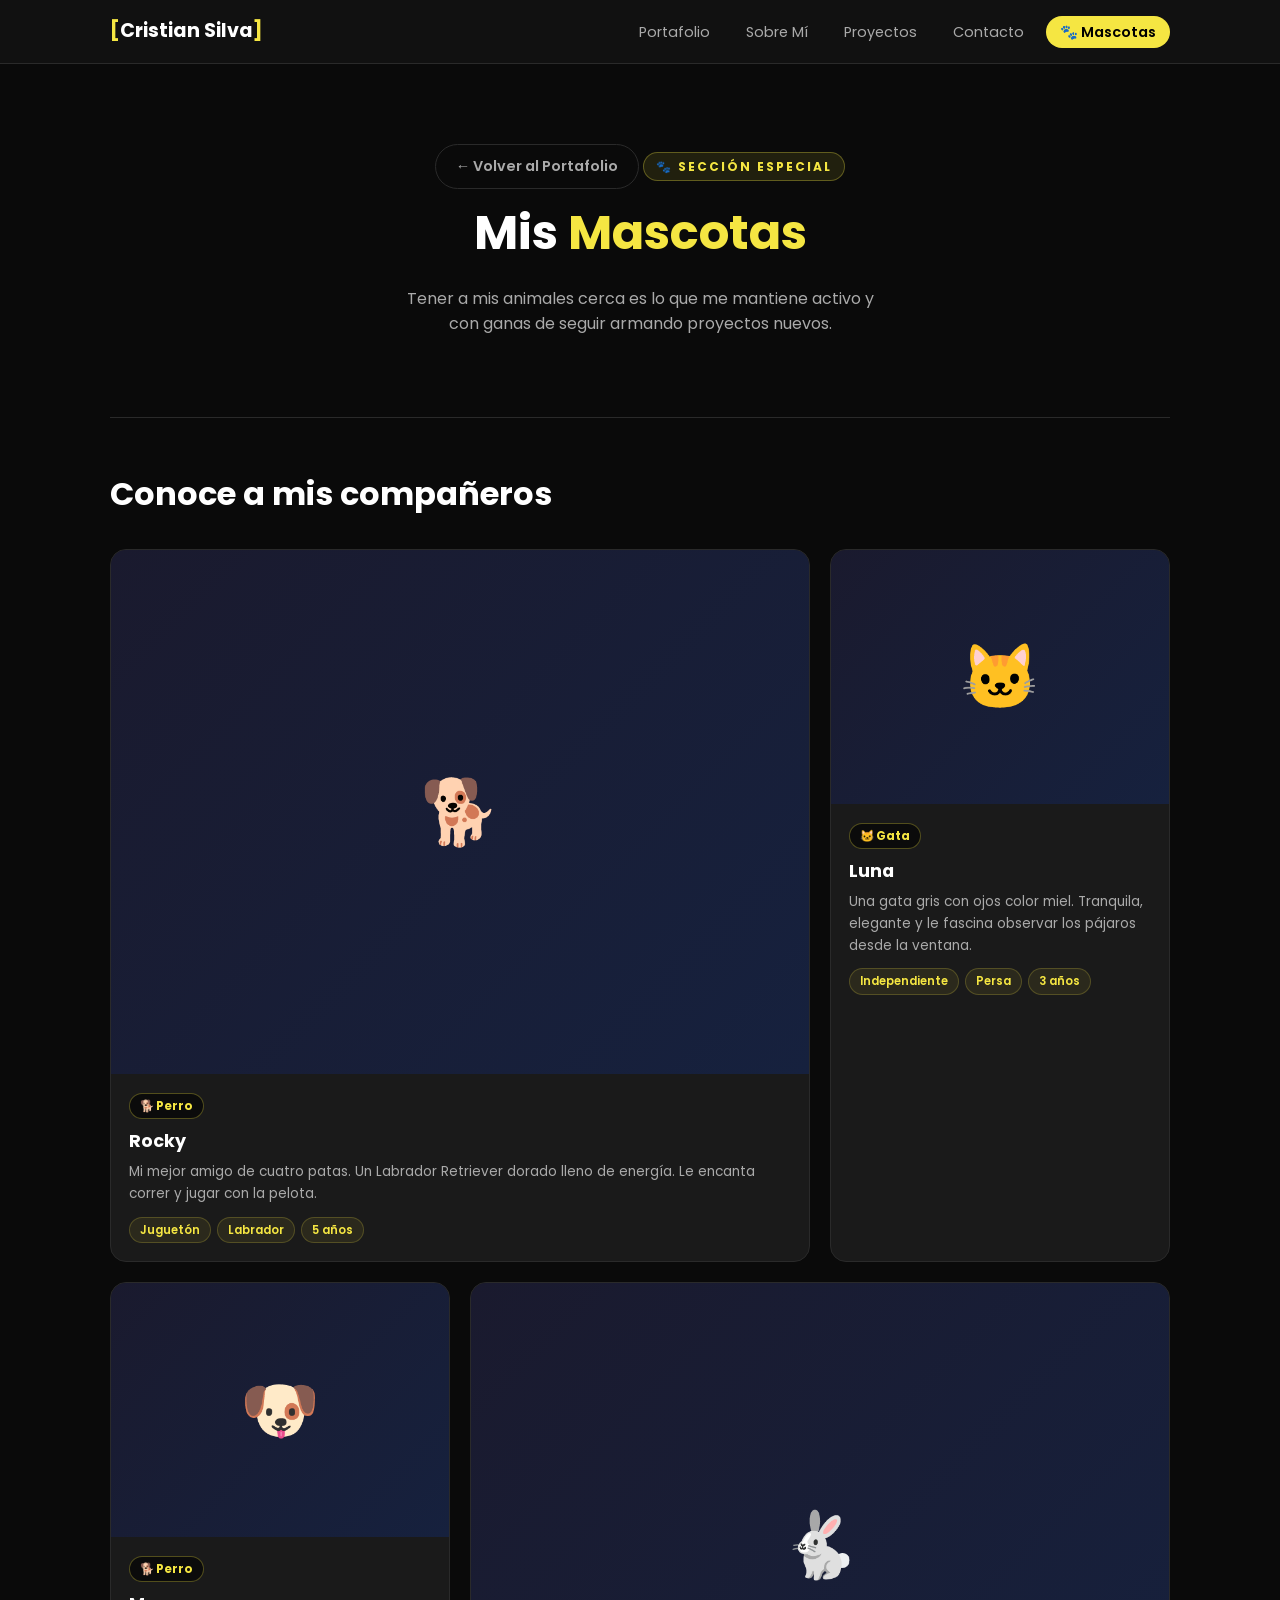
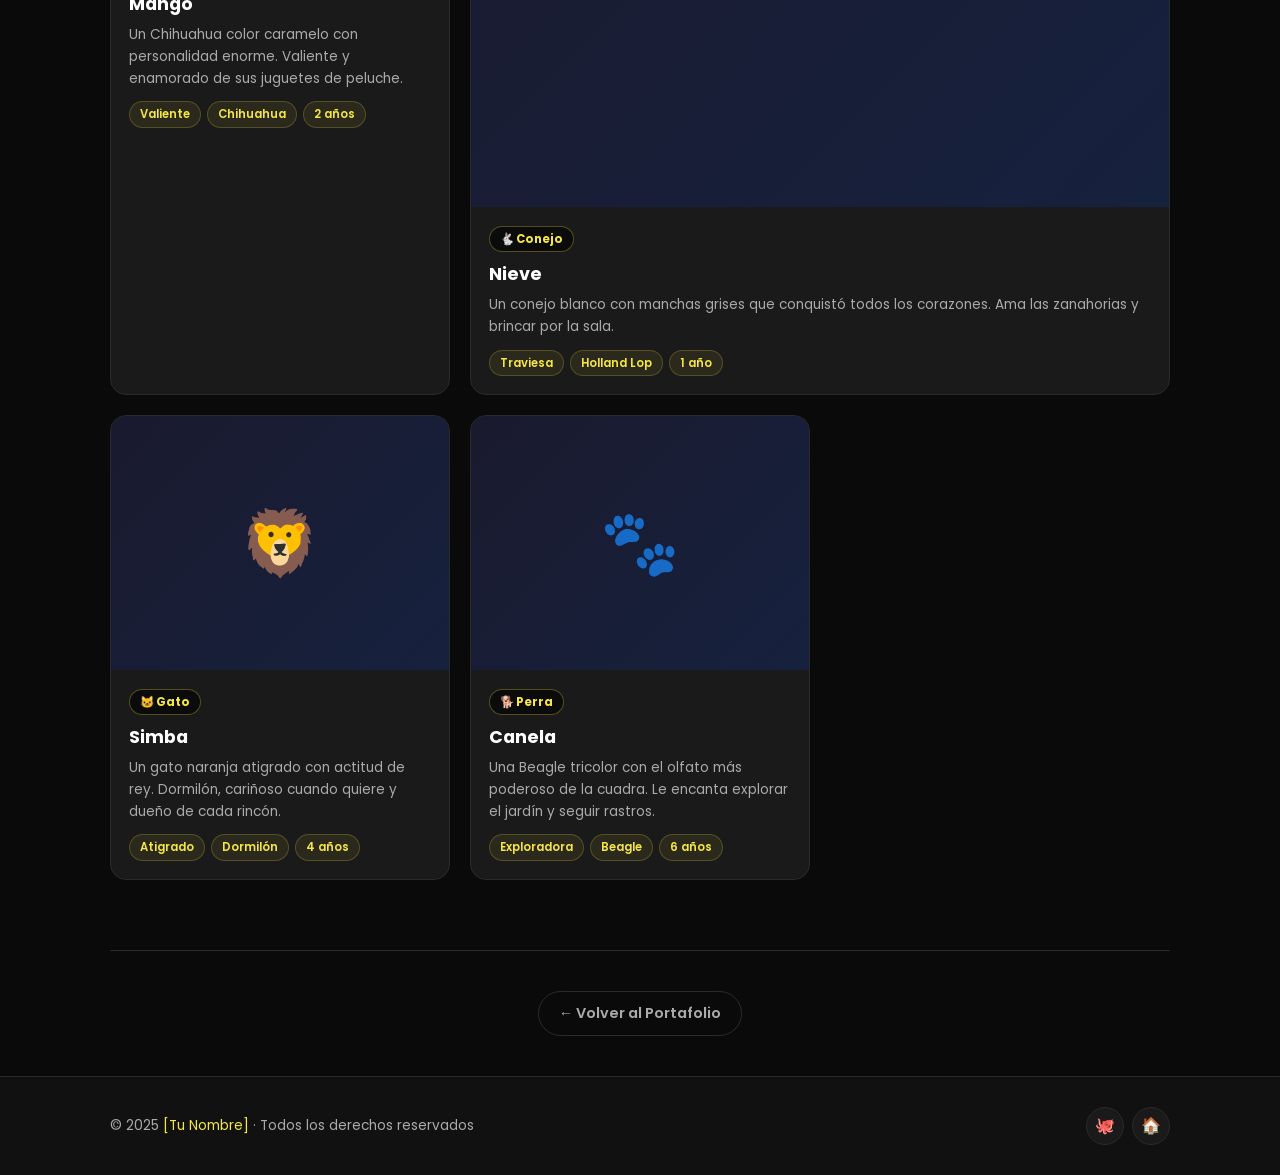
==== mascotas.html @ a795b25b "Actualizacion foto de perfil" ====
<!DOCTYPE html>
<html lang="es">
<head>
  <meta charset="UTF-8" />
  <meta name="viewport" content="width=device-width, initial-scale=1.0" />
  <meta name="description" content="Mis mascotas - Portafolio de [Tu Nombre]" />
  <title>Mis Mascotas | [Cristian Silva]</title>
  <link rel="stylesheet" href="css/base.css" />
  <link rel="stylesheet" href="css/estructura.css" />
  <link rel="stylesheet" href="css/mascotas.css" />
</head>

<body>

  <!-- ============================
  NAVEGACIÓN
  Flexbox: logo | menú
  ============================ -->
  <nav>
    <div class="contenedor">

      <a href="./index.html" class="logo">
        <span>[</span>Cristian Silva<span>]</span>
      </a>

      <ul class="menu">
        <li><a href="./index.html">Portafolio</a></li>
        <li><a href="index.html#sobre-mi">Sobre Mí</a></li>
        <li><a href="index.html#proyectos">Proyectos</a></li>
        <li><a href="index.html#contacto">Contacto</a></li>
        <li><a href="./mascotas.html" class="activo">🐾 Mascotas</a></li>
      </ul>

    </div>
  </nav>


  <!-- ============================
  CABECERA DE MASCOTAS
  ============================ -->
  <header class="cabecera-mascotas">

    <!-- Enlace de regreso al portafolio -->
    <a href="./index.html" class="boton-regresar">← Volver al Portafolio</a>

    <div class="etiqueta">🐾 Sección especial</div>
    <h1>Mis <span>Mascotas</span></h1>
    <p>Tener a mis animales cerca es lo que me mantiene activo y 
      con ganas de seguir armando proyectos nuevos.</p>

  </header>


  <div class="contenedor">

    <!-- ============================
    GALERÍA PRINCIPAL
    CSS Grid: 3 columnas
    Con tarjeta grande span 2
    ============================ -->
    <section class="seccion-galeria">

      <h2>Conoce a mis <span>compañeros</span></h2>

      <!-- Cuadrícula con CSS Grid -->
      <ul class="galeria-cuadricula">

        <!-- Mascota 1 - GRANDE (span 2 columnas) -->
        <li class="tarjeta-mascota tarjeta-grande">
          <!-- Si tienes foto: <img src="imagenes/mascotas/rocky.jpg" alt="Rocky el perro" /> -->
          <div class="imagen-placeholder">🐕</div>
          <article>
            <span class="badge">🐕 Perro</span>
            <h3>Rocky</h3>
            <p>Mi mejor amigo de cuatro patas. Un Labrador Retriever dorado
            lleno de energía. Le encanta correr y jugar con la pelota.</p>
            <div class="caracteristicas">
              <span class="caracteristica">Juguetón</span>
              <span class="caracteristica">Labrador</span>
              <span class="caracteristica">5 años</span>
            </div>
          </article>
        </li>

        <!-- Mascota 2 -->
        <li class="tarjeta-mascota">
          <div class="imagen-placeholder">🐱</div>
          <article>
            <span class="badge">🐱 Gata</span>
            <h3>Luna</h3>
            <p>Una gata gris con ojos color miel. Tranquila, elegante
            y le fascina observar los pájaros desde la ventana.</p>
            <div class="caracteristicas">
              <span class="caracteristica">Independiente</span>
              <span class="caracteristica">Persa</span>
              <span class="caracteristica">3 años</span>
            </div>
          </article>
        </li>

        <!-- Mascota 3 -->
        <li class="tarjeta-mascota">
          <div class="imagen-placeholder">🐶</div>
          <article>
            <span class="badge">🐕 Perro</span>
            <h3>Mango</h3>
            <p>Un Chihuahua color caramelo con personalidad enorme.
            Valiente y enamorado de sus juguetes de peluche.</p>
            <div class="caracteristicas">
              <span class="caracteristica">Valiente</span>
              <span class="caracteristica">Chihuahua</span>
              <span class="caracteristica">2 años</span>
            </div>
          </article>
        </li>

        <!-- Mascota 4 - GRANDE (span 2 columnas) -->
        <li class="tarjeta-mascota tarjeta-grande">
          <div class="imagen-placeholder">🐇</div>
          <article>
            <span class="badge">🐇 Conejo</span>
            <h3>Nieve</h3>
            <p>Un conejo blanco con manchas grises que conquistó todos los
            corazones. Ama las zanahorias y brincar por la sala.</p>
            <div class="caracteristicas">
              <span class="caracteristica">Traviesa</span>
              <span class="caracteristica">Holland Lop</span>
              <span class="caracteristica">1 año</span>
            </div>
          </article>
        </li>

        <!-- Mascota 5 -->
        <li class="tarjeta-mascota">
          <div class="imagen-placeholder">🦁</div>
          <article>
            <span class="badge">🐱 Gato</span>
            <h3>Simba</h3>
            <p>Un gato naranja atigrado con actitud de rey. Dormilón,
            cariñoso cuando quiere y dueño de cada rincón.</p>
            <div class="caracteristicas">
              <span class="caracteristica">Atigrado</span>
              <span class="caracteristica">Dormilón</span>
              <span class="caracteristica">4 años</span>
            </div>
          </article>
        </li>

        <!-- Mascota 6 -->
        <li class="tarjeta-mascota">
          <div class="imagen-placeholder">🐾</div>
          <article>
            <span class="badge">🐕 Perra</span>
            <h3>Canela</h3>
            <p>Una Beagle tricolor con el olfato más poderoso de la cuadra.
            Le encanta explorar el jardín y seguir rastros.</p>
            <div class="caracteristicas">
              <span class="caracteristica">Exploradora</span>
              <span class="caracteristica">Beagle</span>
              <span class="caracteristica">6 años</span>
            </div>
          </article>
        </li>

      </ul>

    </section>


    <!-- Enlace de regreso al final de la página -->
    <div style="text-align:center; padding: 40px 0; border-top: 1px solid #2a2a2a; margin-top: 20px;">
      <a href="./index.html" class="boton-regresar">← Volver al Portafolio</a>
    </div>

  </div>


  <!-- ============================
  PIE DE PÁGINA
  ============================ -->
  <footer>
    <div class="contenedor">
      <p>© 2025 <span>[Tu Nombre]</span> · Todos los derechos reservados</p>
      <ul class="redes">
        <li><a href="https://github.com/Mrcristian1102" target="_blank">🐙</a></li>
        <li><a href="./index.html" title="Volver al portafolio">🏠</a></li>
      </ul>
    </div>
  </footer>

</body>
</html>
---- css/base.css ----
@import url('https://fonts.googleapis.com/css2?family=Poppins:wght@400;600;700&display=swap');

:root {
--color-fondo: #0a0a0a;
--color-tarjeta: #1a1a1a;
--color-amarillo: #f5e642;
--color-texto: #ffffff;
--color-texto-gris: #aaaaaa;
--color-borde: #2a2a2a;
}

* {
margin: 0;
padding: 0;
box-sizing: border-box;
}

html {
scroll-behavior: smooth;
}

body {
background-color: var(--color-fondo);
color: var(--color-texto);
font-family: 'Poppins', sans-serif;
line-height: 1.6;
}

img,
picture,
video,
svg {
max-width: 100%;
display: block;
}

button,
input,
textarea,
a {
font: inherit;
}

.contenedor {
max-width: 1100px;
margin: 0 auto;
padding: 0 20px;
}
---- css/estructura.css ----
nav {
  background-color: #111111;
  border-bottom: 1px solid var(--color-borde);
  padding: 16px 0;
  position: sticky;
  top: 0;
  z-index: 100;
}

nav .contenedor {
  display: flex;
  justify-content: space-between;
  align-items: center;
}

.logo {
  font-size: 1.2rem;
  font-weight: 700;
  color: var(--color-texto);
  text-decoration: none;
}

.logo span {
  color: var(--color-amarillo);
}

.menu {
  list-style: none;
  display: flex;
  gap: 8px;
}

.menu a {
  text-decoration: none;
  color: var(--color-texto-gris);
  font-size: 0.9rem;
  padding: 6px 14px;
  border-radius: 50px;
  transition: all 0.2s;
}

.menu a:hover {
  color: var(--color-texto);
  background-color: rgba(255, 255, 255, 0.08);
}

.menu a.activo {
  background-color: var(--color-amarillo);
  color: #000000;
  font-weight: 600;
}

section {
  padding: 70px 0;
  border-top: 1px solid var(--color-borde);
}

.etiqueta {
  display: inline-block;
  font-size: 0.75rem;
  font-weight: 700;
  letter-spacing: 2px;
  text-transform: uppercase;
  color: var(--color-amarillo);
  background-color: rgba(245, 230, 66, 0.1);
  border: 1px solid rgba(245, 230, 66, 0.3);
  padding: 4px 12px;
  border-radius: 50px;
  margin-bottom: 14px;
}

.titulo-seccion {
  font-size: 2rem;
  margin-bottom: 40px;
}

.titulo-seccion span,
.cabecera-mascotas h1 span {
  color: var(--color-amarillo);
}

.tarjeta {
  background-color: var(--color-tarjeta);
  border: 1px solid var(--color-borde);
  border-radius: 12px;
  padding: 20px;
  margin-bottom: 14px;
  transition: all 0.2s;
}

.tarjeta:hover {
  border-color: #444444;
  transform: translateY(-3px);
}

.tarjeta h3 {
  font-size: 1rem;
  margin-bottom: 6px;
}

.tarjeta p {
  color: var(--color-texto-gris);
  font-size: 0.875rem;
}

footer {
  background-color: #111111;
  border-top: 1px solid var(--color-borde);
  padding: 30px 0;
}

footer .contenedor {
  display: flex;
  justify-content: space-between;
  align-items: center;
}

footer p {
  font-size: 0.85rem;
  color: var(--color-texto-gris);
}

footer p span {
  color: var(--color-amarillo);
}

.redes {
  display: flex;
  gap: 8px;
  list-style: none;
}

.redes a {
  display: flex;
  align-items: center;
  justify-content: center;
  width: 38px;
  height: 38px;
  background-color: var(--color-tarjeta);
  border: 1px solid var(--color-borde);
  border-radius: 50%;
  color: var(--color-texto-gris);
  font-size: 1rem;
  text-decoration: none;
  transition: all 0.2s;
}

.redes a:hover {
  border-color: var(--color-amarillo);
  color: var(--color-amarillo);
}
---- css/mascotas.css ----
.cabecera-mascotas {
text-align: center;
padding: 80px 0 50px;
}

.cabecera-mascotas h1 {
font-size: 3rem;
margin-bottom: 14px;
}

.cabecera-mascotas p {
color: var(--color-texto-gris);
max-width: 500px;
margin: 0 auto 30px;
}

.boton-regresar {
display: inline-flex;
align-items: center;
gap: 8px;
color: var(--color-texto-gris);
font-size: 0.9rem;
font-weight: 600;
padding: 10px 20px;
border-radius: 50px;
border: 1.5px solid var(--color-borde);
text-decoration: none;
transition: all 0.2s;
}

.boton-regresar:hover {
border-color: var(--color-amarillo);
color: var(--color-amarillo);
}

.seccion-galeria {
padding: 50px 0;
border-top: 1px solid var(--color-borde);
}

.seccion-galeria h2 {
font-size: 2rem;
margin-bottom: 30px;
}

.galeria-cuadricula {
display: grid;
grid-template-columns: repeat(3, 1fr);
gap: 20px;
list-style: none;
}

.tarjeta-grande {
grid-column: span 2;
}

.tarjeta-mascota {
background-color: var(--color-tarjeta);
border: 1px solid var(--color-borde);
border-radius: 16px;
overflow: hidden;
transition: all 0.3s;
}

.tarjeta-mascota:hover {
transform: translateY(-5px);
border-color: #444444;
box-shadow: 0 10px 30px rgba(0, 0, 0, 0.5);
}

.tarjeta-mascota img {
width: 100%;
aspect-ratio: 4/3;
object-fit: cover;
display: block;
transition: all 0.4s;
}

.tarjeta-mascota:hover img {
transform: scale(1.05);
}

.imagen-placeholder {
width: 100%;
aspect-ratio: 4/3;
background: linear-gradient(135deg, #1a1a2e, #16213e);
display: flex;
align-items: center;
justify-content: center;
font-size: 4rem;
}

.badge {
display: inline-block;
font-size: 0.72rem;
font-weight: 700;
padding: 3px 10px;
border-radius: 50px;
background-color: rgba(10, 10, 10, 0.85);
color: var(--color-amarillo);
border: 1px solid rgba(245, 230, 66, 0.3);
margin-bottom: 8px;
}

.tarjeta-mascota article {
padding: 18px;
}

.tarjeta-mascota h3 {
font-size: 1.1rem;
margin-bottom: 6px;
}

.tarjeta-mascota p {
font-size: 0.85rem;
color: var(--color-texto-gris);
margin-bottom: 12px;
}

.caracteristicas {
display: flex;
flex-wrap: wrap;
gap: 6px;
}

.caracteristica {
font-size: 0.72rem;
font-weight: 600;
padding: 3px 10px;
border-radius: 50px;
background-color: rgba(245, 230, 66, 0.08);
color: var(--color-amarillo);
border: 1px solid rgba(245, 230, 66, 0.2);
}

.seccion-mosaico {
padding: 50px 0;
border-top: 1px solid var(--color-borde);
}

.seccion-mosaico h2 {
font-size: 2rem;
margin-bottom: 30px;
text-align: center;
}

.mosaico {
display: flex;
flex-wrap: wrap;
gap: 12px;
justify-content: center;
}

.mosaico-elemento {
flex: 1 1 180px;
max-width: 220px;
aspect-ratio: 1;
border-radius: 12px;
overflow: hidden;
background-color: var(--color-tarjeta);
border: 1px solid var(--color-borde);
box-shadow: 0 4px 15px rgba(0, 0, 0, 0.3);
transition: all 0.3s;
display: flex;
align-items: center;
justify-content: center;
font-size: 3.5rem;
position: relative;
}

.mosaico-elemento:hover {
transform: scale(1.06);
border-color: var(--color-amarillo);
box-shadow: 0 8px 25px rgba(0, 0, 0, 0.5);
}

@media (max-width: 768px) {
.boton-regresar {
    width: 100%;
    max-width: 320px;
    text-align: center;
}

.galeria-cuadricula {
    grid-template-columns: 1fr;
}

.tarjeta-grande {
    grid-column: span 1;
}

.cabecera-mascotas h1 {
    font-size: 2rem;
}

.seccion-galeria,
.seccion-mosaico {
    padding: 40px 0;
}

.mosaico {
    gap: 10px;
}

.mosaico-elemento {
    flex: 1 1 140px;
    max-width: 200px;
}
}
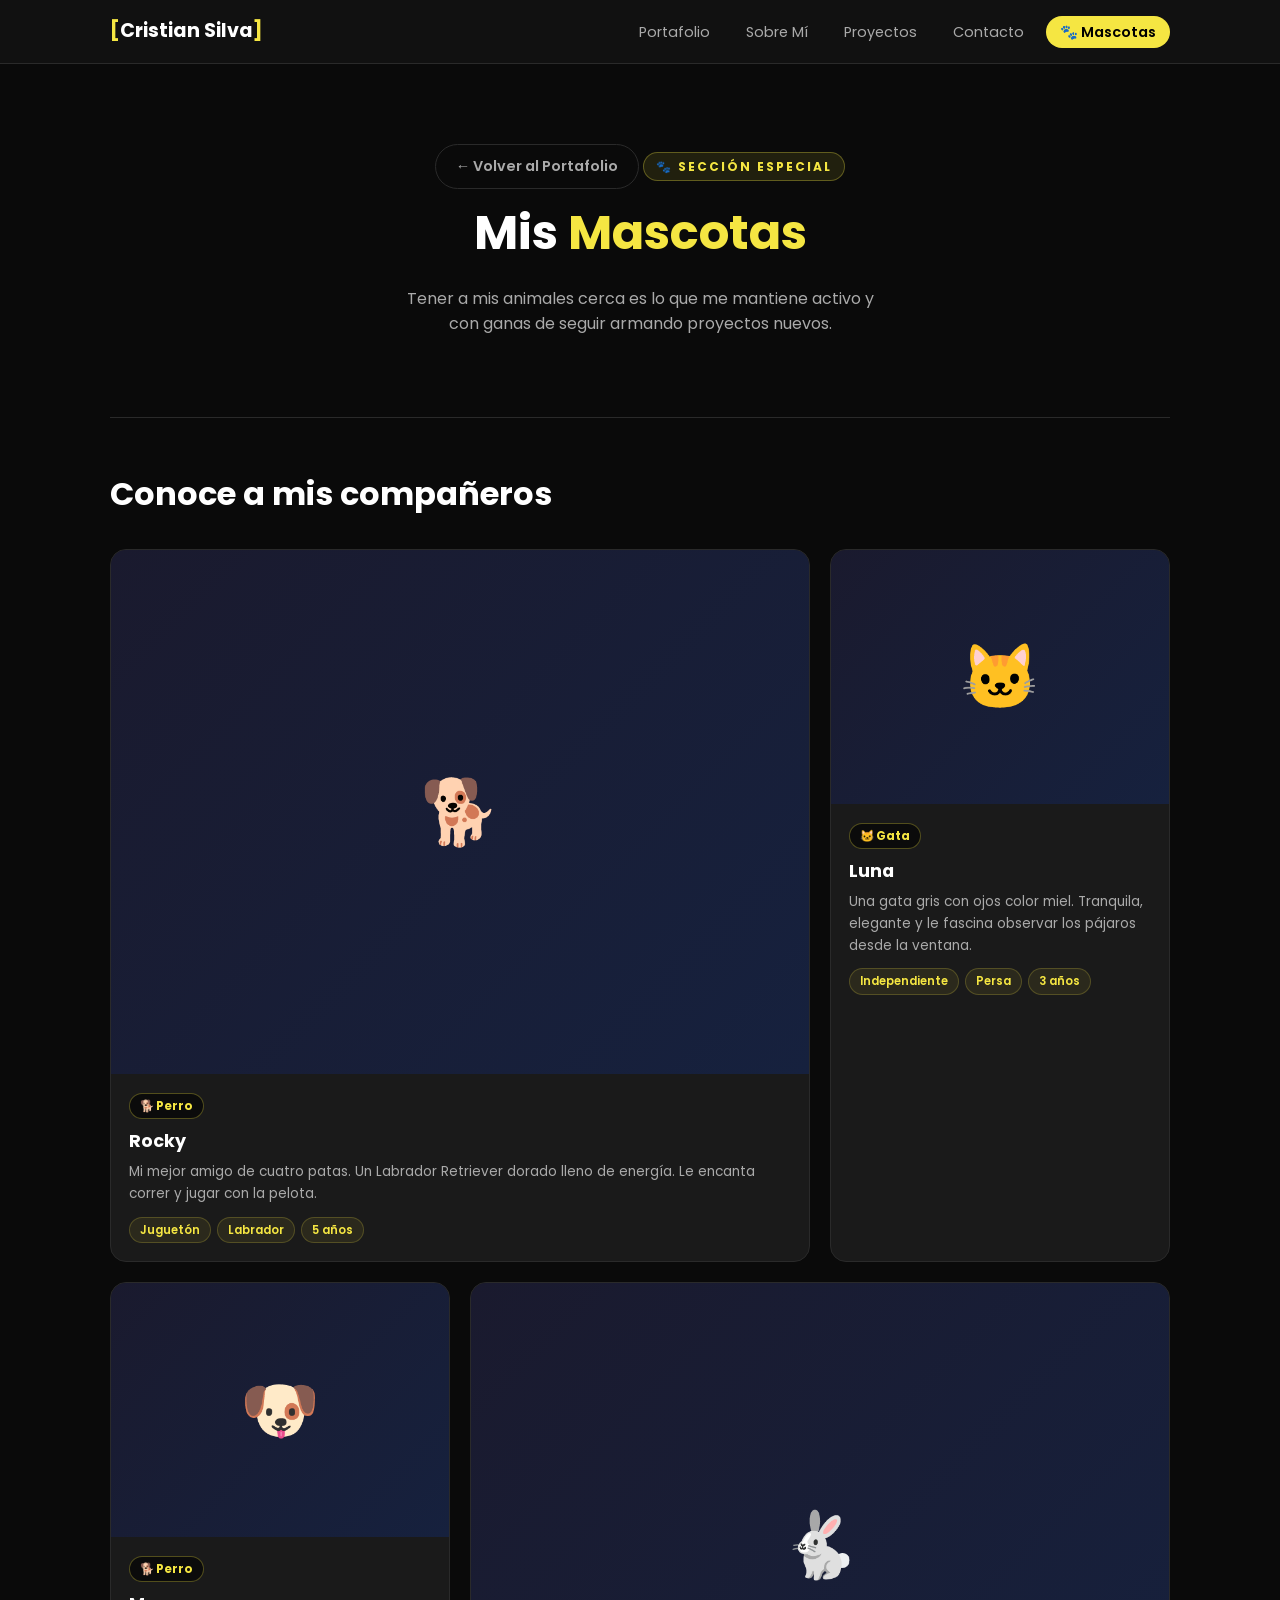
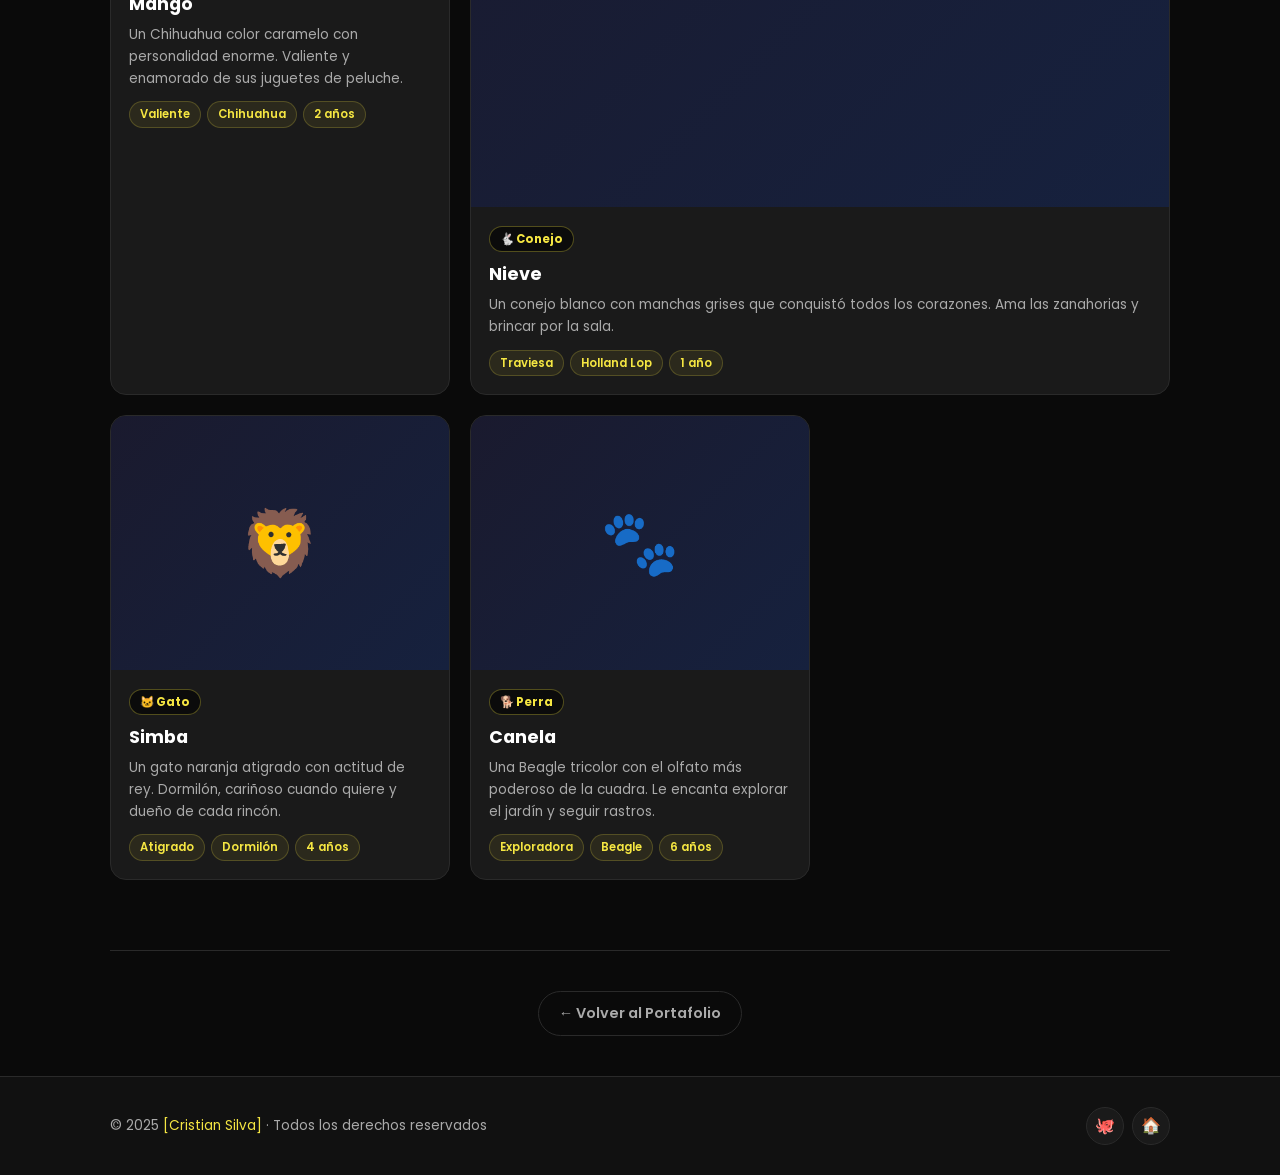
==== commit 62550374: "Casi terminado" ====
--- a/mascotas.html
+++ b/mascotas.html
@@ -180,7 +180,7 @@
   ============================ -->
   <footer>
     <div class="contenedor">
-      <p>© 2025 <span>[Tu Nombre]</span> · Todos los derechos reservados</p>
+      <p>© 2025 <span>[Cristian Silva]</span> · Todos los derechos reservados</p>
       <ul class="redes">
         <li><a href="https://github.com/Mrcristian1102" target="_blank">🐙</a></li>
         <li><a href="./index.html" title="Volver al portafolio">🏠</a></li>
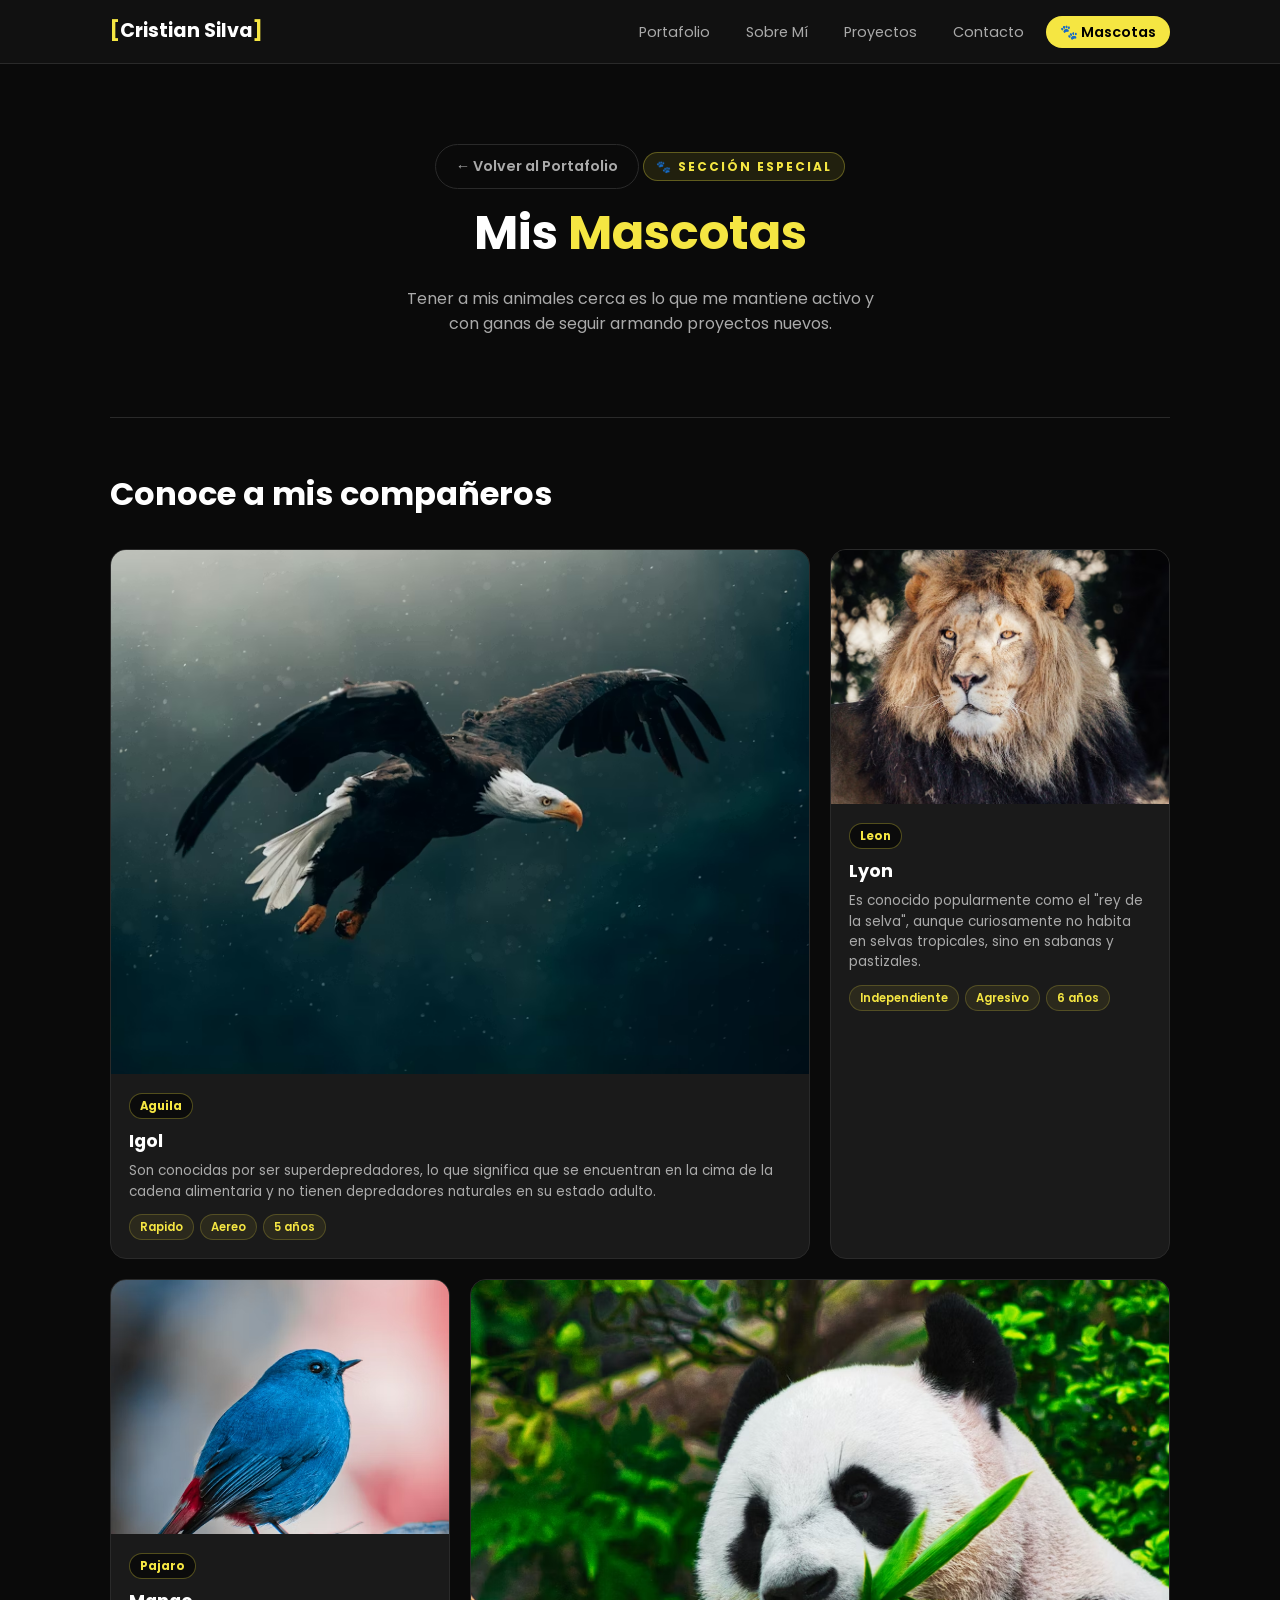
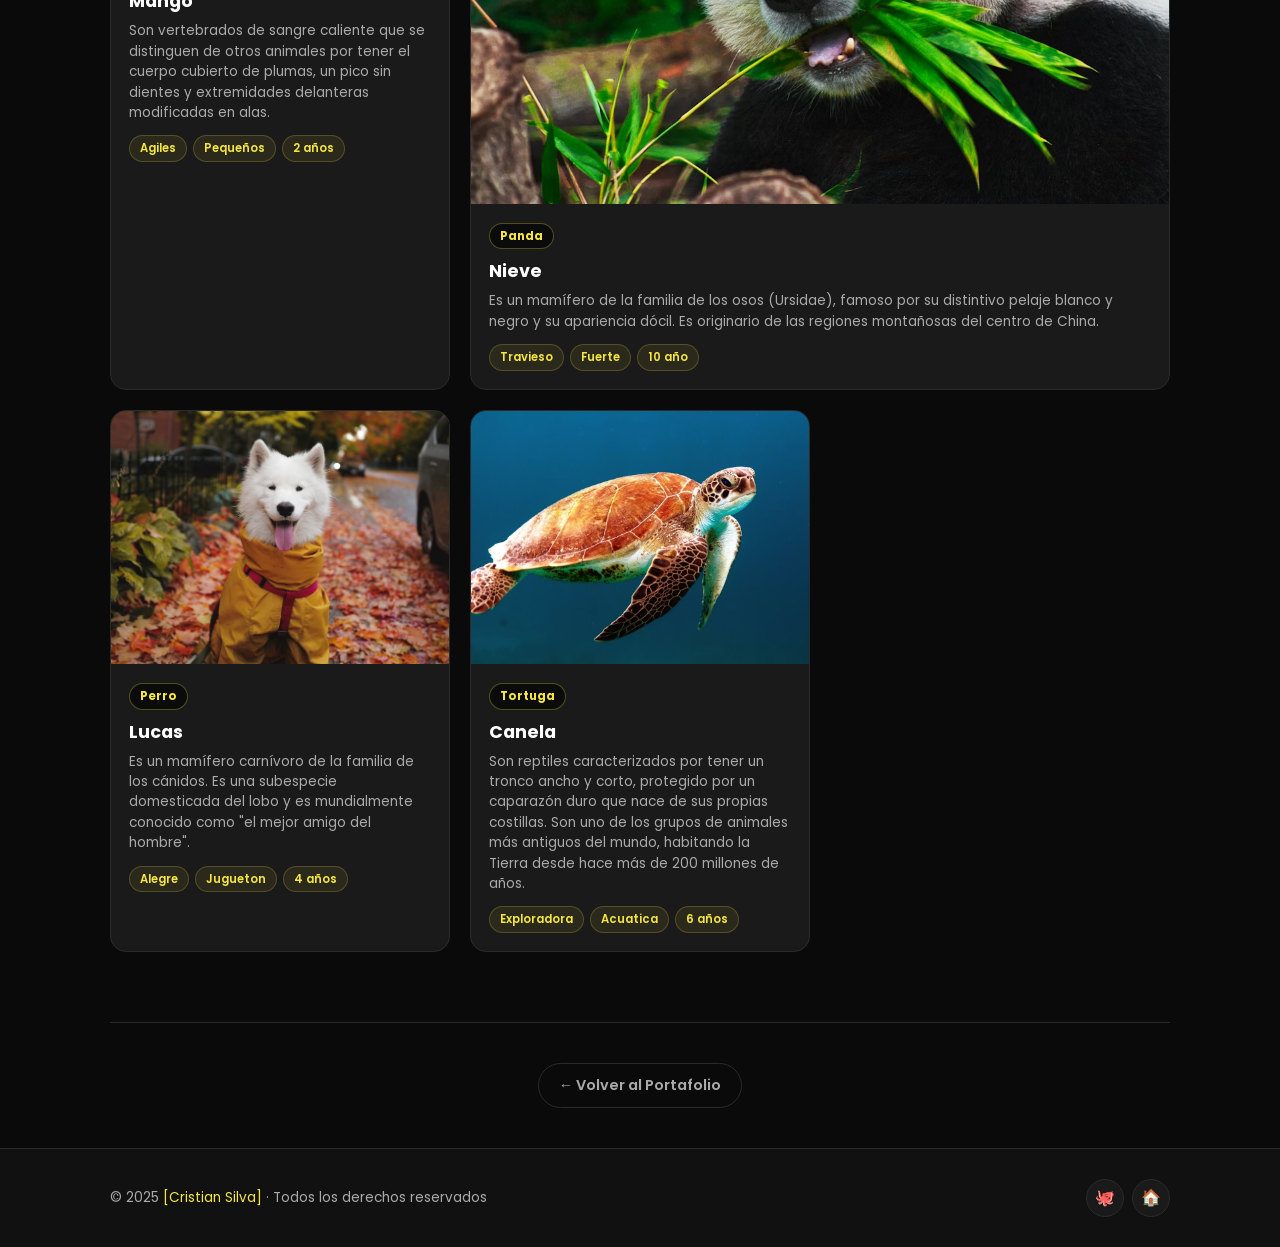
==== commit 0f49d788: "Separar JavaScript: crear js/script.js y quitar inline JS" ====
--- a/mascotas.html
+++ b/mascotas.html
@@ -67,16 +67,16 @@
 
         <!-- Mascota 1 - GRANDE (span 2 columnas) -->
         <li class="tarjeta-mascota tarjeta-grande">
-          <!-- Si tienes foto: <img src="imagenes/mascotas/rocky.jpg" alt="Rocky el perro" /> -->
-          <div class="imagen-placeholder">🐕</div>
+          <img src="public/image/aguila.avif" alt="Aguila" />
           <article>
-            <span class="badge">🐕 Perro</span>
-            <h3>Rocky</h3>
-            <p>Mi mejor amigo de cuatro patas. Un Labrador Retriever dorado
-            lleno de energía. Le encanta correr y jugar con la pelota.</p>
+            <span class="badge">Aguila</span>
+            <h3>Igol</h3>
+            <p>Son conocidas por ser superdepredadores, 
+              lo que significa que se encuentran en la cima de la cadena alimentaria y 
+              no tienen depredadores naturales en su estado adulto.</p>
             <div class="caracteristicas">
-              <span class="caracteristica">Juguetón</span>
-              <span class="caracteristica">Labrador</span>
+              <span class="caracteristica">Rapido</span>
+              <span class="caracteristica">Aereo</span>
               <span class="caracteristica">5 años</span>
             </div>
           </article>
@@ -84,31 +84,32 @@
 
         <!-- Mascota 2 -->
         <li class="tarjeta-mascota">
-          <div class="imagen-placeholder">🐱</div>
+          <img src="public/image/leon.avif" alt="Leon" />
           <article>
-            <span class="badge">🐱 Gata</span>
-            <h3>Luna</h3>
-            <p>Una gata gris con ojos color miel. Tranquila, elegante
-            y le fascina observar los pájaros desde la ventana.</p>
+            <span class="badge">Leon</span>
+            <h3>Lyon</h3>
+            <p>Es conocido popularmente como el "rey de la selva", 
+              aunque curiosamente no habita en selvas tropicales, sino en sabanas y pastizales.</p>
             <div class="caracteristicas">
               <span class="caracteristica">Independiente</span>
-              <span class="caracteristica">Persa</span>
-              <span class="caracteristica">3 años</span>
+              <span class="caracteristica">Agresivo</span>
+              <span class="caracteristica">6 años</span>
             </div>
           </article>
         </li>
 
         <!-- Mascota 3 -->
         <li class="tarjeta-mascota">
-          <div class="imagen-placeholder">🐶</div>
+          <img src="public/image/pajaro.avif" alt="Pajaro" />
           <article>
-            <span class="badge">🐕 Perro</span>
+            <span class="badge">Pajaro</span>
             <h3>Mango</h3>
-            <p>Un Chihuahua color caramelo con personalidad enorme.
-            Valiente y enamorado de sus juguetes de peluche.</p>
+            <p>Son vertebrados de sangre caliente que se distinguen de otros 
+              animales por tener el cuerpo cubierto de plumas, un pico sin dientes y 
+              extremidades delanteras modificadas en alas.</p>
             <div class="caracteristicas">
-              <span class="caracteristica">Valiente</span>
-              <span class="caracteristica">Chihuahua</span>
+              <span class="caracteristica">Agiles</span>
+              <span class="caracteristica">Pequeños</span>
               <span class="caracteristica">2 años</span>
             </div>
           </article>
@@ -116,31 +117,33 @@
 
         <!-- Mascota 4 - GRANDE (span 2 columnas) -->
         <li class="tarjeta-mascota tarjeta-grande">
-          <div class="imagen-placeholder">🐇</div>
+          <img src="public/image/panda.avif" alt="Panda" />
           <article>
-            <span class="badge">🐇 Conejo</span>
+            <span class="badge">Panda</span>
             <h3>Nieve</h3>
-            <p>Un conejo blanco con manchas grises que conquistó todos los
-            corazones. Ama las zanahorias y brincar por la sala.</p>
+            <p>Es un mamífero de la familia de los osos (Ursidae), 
+              famoso por su distintivo pelaje blanco y negro y su apariencia dócil. 
+              Es originario de las regiones montañosas del centro de China.</p>
             <div class="caracteristicas">
-              <span class="caracteristica">Traviesa</span>
-              <span class="caracteristica">Holland Lop</span>
-              <span class="caracteristica">1 año</span>
+              <span class="caracteristica">Travieso</span>
+              <span class="caracteristica">Fuerte</span>
+              <span class="caracteristica">10 año</span>
             </div>
           </article>
         </li>
 
         <!-- Mascota 5 -->
         <li class="tarjeta-mascota">
-          <div class="imagen-placeholder">🦁</div>
+          <img src="public/image/perro.avif" alt="Perro" />
           <article>
-            <span class="badge">🐱 Gato</span>
-            <h3>Simba</h3>
-            <p>Un gato naranja atigrado con actitud de rey. Dormilón,
-            cariñoso cuando quiere y dueño de cada rincón.</p>
+            <span class="badge">Perro</span>
+            <h3>Lucas</h3>
+            <p>Es un mamífero carnívoro de la familia de los cánidos. 
+              Es una subespecie domesticada del lobo y es mundialmente conocido como 
+              "el mejor amigo del hombre".</p>
             <div class="caracteristicas">
-              <span class="caracteristica">Atigrado</span>
-              <span class="caracteristica">Dormilón</span>
+              <span class="caracteristica">Alegre</span>
+              <span class="caracteristica">Jugueton</span>
               <span class="caracteristica">4 años</span>
             </div>
           </article>
@@ -148,15 +151,17 @@
 
         <!-- Mascota 6 -->
         <li class="tarjeta-mascota">
-          <div class="imagen-placeholder">🐾</div>
+          <img src="public/image/tortuga.avif" alt="Tortuga" />
           <article>
-            <span class="badge">🐕 Perra</span>
+            <span class="badge">Tortuga</span>
             <h3>Canela</h3>
-            <p>Una Beagle tricolor con el olfato más poderoso de la cuadra.
-            Le encanta explorar el jardín y seguir rastros.</p>
+            <p>Son reptiles caracterizados por tener un tronco ancho y corto,
+               protegido por un caparazón duro que nace de sus propias costillas. 
+               Son uno de los grupos de animales más antiguos del mundo, 
+               habitando la Tierra desde hace más de 200 millones de años. </p>
             <div class="caracteristicas">
               <span class="caracteristica">Exploradora</span>
-              <span class="caracteristica">Beagle</span>
+              <span class="caracteristica">Acuatica</span>
               <span class="caracteristica">6 años</span>
             </div>
           </article>
--- a/css/base.css
+++ b/css/base.css
@@ -1,12 +1,41 @@
 @import url('https://fonts.googleapis.com/css2?family=Poppins:wght@400;600;700&display=swap');
 
 :root {
+/* Colores */
 --color-fondo: #0a0a0a;
 --color-tarjeta: #1a1a1a;
 --color-amarillo: #f5e642;
 --color-texto: #ffffff;
 --color-texto-gris: #aaaaaa;
 --color-borde: #2a2a2a;
+
+/* Tipografía */
+--font-family: 'Poppins', sans-serif;
+--font-size-base: 1rem;
+--font-size-sm: 0.875rem;
+--font-size-xs: 0.75rem;
+--font-size-lg: 1.25rem;
+--font-size-xl: 1.5rem;
+--font-size-2xl: 2rem;
+--font-size-3xl: 3rem;
+
+/* Espaciado */
+--spacing-xs: 0.25rem;
+--spacing-sm: 0.5rem;
+--spacing-md: 1rem;
+--spacing-lg: 1.5rem;
+--spacing-xl: 2rem;
+--spacing-2xl: 3rem;
+
+/* Border radius */
+--radius-sm: 8px;
+--radius-md: 12px;
+--radius-lg: 16px;
+--radius-full: 50px;
+
+/* Transiciones */
+--transition: all 0.2s ease;
+--transition-lg: all 0.3s ease;
 }
 
 * {
@@ -17,12 +46,13 @@
 
 html {
 scroll-behavior: smooth;
+font-size: 16px;
 }
 
 body {
 background-color: var(--color-fondo);
 color: var(--color-texto);
-font-family: 'Poppins', sans-serif;
+font-family: var(--font-family);
 line-height: 1.6;
 }
 
@@ -31,6 +61,7 @@
 video,
 svg {
 max-width: 100%;
+height: auto;
 display: block;
 }
 
@@ -44,5 +75,39 @@
 .contenedor {
 max-width: 1100px;
 margin: 0 auto;
-padding: 0 20px;
+padding: 0 1.25rem;
 }
+
+/* Media queries */
+/* Tablets (768px - 1024px) */
+@media (max-width: 1024px) {
+  html {
+    font-size: 15px;
+  }
+  
+  .contenedor {
+    padding: 0 1rem;
+  }
+}
+
+/* Móviles (max 768px) */
+@media (max-width: 768px) {
+  html {
+    font-size: 14px;
+  }
+  
+  .contenedor {
+    padding: 0 0.875rem;
+  }
+}
+
+/* Móviles pequeños (max 480px) */
+@media (max-width: 480px) {
+  html {
+    font-size: 13px;
+  }
+  
+  .contenedor {
+    padding: 0 0.75rem;
+  }
+}
--- a/css/estructura.css
+++ b/css/estructura.css
@@ -1,7 +1,7 @@
 nav {
   background-color: #111111;
   border-bottom: 1px solid var(--color-borde);
-  padding: 16px 0;
+  padding: 1rem 0;
   position: sticky;
   top: 0;
   z-index: 100;
@@ -11,6 +11,7 @@
   display: flex;
   justify-content: space-between;
   align-items: center;
+  gap: 1rem;
 }
 
 .logo {
@@ -18,6 +19,7 @@
   font-weight: 700;
   color: var(--color-texto);
   text-decoration: none;
+  white-space: nowrap;
 }
 
 .logo span {
@@ -27,16 +29,17 @@
 .menu {
   list-style: none;
   display: flex;
-  gap: 8px;
+  gap: 0.5rem;
+  flex-wrap: wrap;
 }
 
 .menu a {
   text-decoration: none;
   color: var(--color-texto-gris);
   font-size: 0.9rem;
-  padding: 6px 14px;
-  border-radius: 50px;
-  transition: all 0.2s;
+  padding: 0.375rem 0.875rem;
+  border-radius: var(--radius-full);
+  transition: var(--transition);
 }
 
 .menu a:hover {
@@ -51,7 +54,7 @@
 }
 
 section {
-  padding: 70px 0;
+  padding: 4.375rem 0;
   border-top: 1px solid var(--color-borde);
 }
 
@@ -64,14 +67,14 @@
   color: var(--color-amarillo);
   background-color: rgba(245, 230, 66, 0.1);
   border: 1px solid rgba(245, 230, 66, 0.3);
-  padding: 4px 12px;
-  border-radius: 50px;
-  margin-bottom: 14px;
+  padding: 0.25rem 0.75rem;
+  border-radius: var(--radius-full);
+  margin-bottom: 0.875rem;
 }
 
 .titulo-seccion {
-  font-size: 2rem;
-  margin-bottom: 40px;
+  font-size: var(--font-size-2xl);
+  margin-bottom: 2.5rem;
 }
 
 .titulo-seccion span,
@@ -82,10 +85,10 @@
 .tarjeta {
   background-color: var(--color-tarjeta);
   border: 1px solid var(--color-borde);
-  border-radius: 12px;
-  padding: 20px;
-  margin-bottom: 14px;
-  transition: all 0.2s;
+  border-radius: var(--radius-md);
+  padding: 1.25rem;
+  margin-bottom: 0.875rem;
+  transition: var(--transition);
 }
 
 .tarjeta:hover {
@@ -95,7 +98,7 @@
 
 .tarjeta h3 {
   font-size: 1rem;
-  margin-bottom: 6px;
+  margin-bottom: 0.375rem;
 }
 
 .tarjeta p {
@@ -106,13 +109,15 @@
 footer {
   background-color: #111111;
   border-top: 1px solid var(--color-borde);
-  padding: 30px 0;
+  padding: 1.875rem 0;
 }
 
 footer .contenedor {
   display: flex;
   justify-content: space-between;
   align-items: center;
+  flex-wrap: wrap;
+  gap: 1rem;
 }
 
 footer p {
@@ -126,7 +131,7 @@
 
 .redes {
   display: flex;
-  gap: 8px;
+  gap: 0.5rem;
   list-style: none;
 }
 
@@ -134,18 +139,132 @@
   display: flex;
   align-items: center;
   justify-content: center;
-  width: 38px;
-  height: 38px;
+  width: 2.375rem;
+  height: 2.375rem;
   background-color: var(--color-tarjeta);
   border: 1px solid var(--color-borde);
   border-radius: 50%;
   color: var(--color-texto-gris);
   font-size: 1rem;
   text-decoration: none;
-  transition: all 0.2s;
+  transition: var(--transition);
 }
 
 .redes a:hover {
   border-color: var(--color-amarillo);
   color: var(--color-amarillo);
 }
+
+@media (min-width: 1025px) {
+  nav .contenedor,
+  footer .contenedor {
+    flex-wrap: nowrap;
+  }
+}
+
+@media (max-width: 1024px) {
+  section {
+    padding: 3.5rem 0;
+  }
+
+  .titulo-seccion {
+    font-size: 1.75rem;
+    margin-bottom: 2rem;
+  }
+
+  .menu {
+    gap: 0.375rem;
+  }
+
+  .menu a {
+    font-size: 0.85rem;
+    padding: 0.3rem 0.75rem;
+  }
+}
+
+@media (max-width: 768px) {
+  nav .contenedor {
+    flex-direction: column;
+    gap: 0.75rem;
+  }
+
+  .logo {
+    font-size: 1rem;
+  }
+
+  .menu {
+    width: 100%;
+    justify-content: center;
+    gap: 0.25rem;
+  }
+
+  .menu a {
+    font-size: 0.75rem;
+    padding: 0.25rem 0.625rem;
+  }
+
+  section {
+    padding: 2.5rem 0;
+  }
+
+  .titulo-seccion {
+    font-size: 1.5rem;
+    margin-bottom: 1.5rem;
+  }
+
+  .etiqueta {
+    font-size: 0.65rem;
+    padding: 0.2rem 0.625rem;
+  }
+
+  .tarjeta {
+    padding: 1rem;
+    margin-bottom: 0.75rem;
+  }
+
+  footer .contenedor {
+    flex-direction: column;
+    text-align: center;
+  }
+
+  .redes {
+    justify-content: center;
+  }
+}
+
+@media (max-width: 480px) {
+  nav .contenedor {
+    gap: 0.5rem;
+  }
+
+  .logo {
+    font-size: 0.9rem;
+  }
+
+  .menu {
+    gap: 0.2rem;
+  }
+
+  .menu a {
+    font-size: 0.7rem;
+    padding: 0.2rem 0.5rem;
+  }
+
+  section {
+    padding: 2rem 0;
+  }
+
+  .titulo-seccion {
+    font-size: 1.25rem;
+  }
+
+  .tarjeta {
+    padding: 0.875rem;
+  }
+
+  .redes a {
+    width: 2rem;
+    height: 2rem;
+    font-size: 0.9rem;
+  }
+}
--- a/css/mascotas.css
+++ b/css/mascotas.css
@@ -1,209 +1,311 @@
 .cabecera-mascotas {
-text-align: center;
-padding: 80px 0 50px;
+  text-align: center;
+  padding: 5rem 0 3.125rem;
 }
 
 .cabecera-mascotas h1 {
-font-size: 3rem;
-margin-bottom: 14px;
+  font-size: var(--font-size-3xl);
+  margin-bottom: 0.875rem;
 }
 
 .cabecera-mascotas p {
-color: var(--color-texto-gris);
-max-width: 500px;
-margin: 0 auto 30px;
+  color: var(--color-texto-gris);
+  max-width: 500px;
+  margin: 0 auto 1.875rem;
+  font-size: 1rem;
 }
 
 .boton-regresar {
-display: inline-flex;
-align-items: center;
-gap: 8px;
-color: var(--color-texto-gris);
-font-size: 0.9rem;
-font-weight: 600;
-padding: 10px 20px;
-border-radius: 50px;
-border: 1.5px solid var(--color-borde);
-text-decoration: none;
-transition: all 0.2s;
+  display: inline-flex;
+  align-items: center;
+  gap: 0.5rem;
+  color: var(--color-texto-gris);
+  font-size: 0.9rem;
+  font-weight: 600;
+  padding: 0.625rem 1.25rem;
+  border-radius: var(--radius-full);
+  border: 1.5px solid var(--color-borde);
+  text-decoration: none;
+  transition: var(--transition);
 }
 
 .boton-regresar:hover {
-border-color: var(--color-amarillo);
-color: var(--color-amarillo);
+  border-color: var(--color-amarillo);
+  color: var(--color-amarillo);
 }
 
 .seccion-galeria {
-padding: 50px 0;
-border-top: 1px solid var(--color-borde);
+  padding: 3.125rem 0;
+  border-top: 1px solid var(--color-borde);
 }
 
 .seccion-galeria h2 {
-font-size: 2rem;
-margin-bottom: 30px;
+  font-size: var(--font-size-2xl);
+  margin-bottom: 1.875rem;
 }
 
 .galeria-cuadricula {
-display: grid;
-grid-template-columns: repeat(3, 1fr);
-gap: 20px;
-list-style: none;
+  display: grid;
+  grid-template-columns: repeat(3, 1fr);
+  gap: 1.25rem;
+  list-style: none;
 }
 
 .tarjeta-grande {
-grid-column: span 2;
+  grid-column: span 2;
 }
 
 .tarjeta-mascota {
-background-color: var(--color-tarjeta);
-border: 1px solid var(--color-borde);
-border-radius: 16px;
-overflow: hidden;
-transition: all 0.3s;
+  background-color: var(--color-tarjeta);
+  border: 1px solid var(--color-borde);
+  border-radius: var(--radius-lg);
+  overflow: hidden;
+  transition: var(--transition-lg);
 }
 
 .tarjeta-mascota:hover {
-transform: translateY(-5px);
-border-color: #444444;
-box-shadow: 0 10px 30px rgba(0, 0, 0, 0.5);
+  transform: translateY(-0.3125rem);
+  border-color: #444444;
+  box-shadow: 0 0.625rem 1.875rem rgba(0, 0, 0, 0.5);
 }
 
 .tarjeta-mascota img {
-width: 100%;
-aspect-ratio: 4/3;
-object-fit: cover;
-display: block;
-transition: all 0.4s;
+  width: 100%;
+  aspect-ratio: 4/3;
+  object-fit: cover;
+  display: block;
+  transition: var(--transition-lg);
 }
 
 .tarjeta-mascota:hover img {
-transform: scale(1.05);
+  transform: scale(1.05);
 }
 
 .imagen-placeholder {
-width: 100%;
-aspect-ratio: 4/3;
-background: linear-gradient(135deg, #1a1a2e, #16213e);
-display: flex;
-align-items: center;
-justify-content: center;
-font-size: 4rem;
+  width: 100%;
+  aspect-ratio: 4/3;
+  background: linear-gradient(135deg, #1a1a2e, #16213e);
+  display: flex;
+  align-items: center;
+  justify-content: center;
+  font-size: 2.5rem;
 }
 
 .badge {
-display: inline-block;
-font-size: 0.72rem;
-font-weight: 700;
-padding: 3px 10px;
-border-radius: 50px;
-background-color: rgba(10, 10, 10, 0.85);
-color: var(--color-amarillo);
-border: 1px solid rgba(245, 230, 66, 0.3);
-margin-bottom: 8px;
+  display: inline-block;
+  font-size: 0.72rem;
+  font-weight: 700;
+  padding: 0.1875rem 0.625rem;
+  border-radius: var(--radius-full);
+  background-color: rgba(10, 10, 10, 0.85);
+  color: var(--color-amarillo);
+  border: 1px solid rgba(245, 230, 66, 0.3);
+  margin-bottom: 0.5rem;
 }
 
 .tarjeta-mascota article {
-padding: 18px;
+  padding: 1.125rem;
 }
 
 .tarjeta-mascota h3 {
-font-size: 1.1rem;
-margin-bottom: 6px;
+  font-size: 1.1rem;
+  margin-bottom: 0.375rem;
+  font-weight: 700;
 }
 
 .tarjeta-mascota p {
-font-size: 0.85rem;
-color: var(--color-texto-gris);
-margin-bottom: 12px;
+  font-size: 0.85rem;
+  color: var(--color-texto-gris);
+  margin-bottom: 0.75rem;
+  line-height: 1.5;
 }
 
 .caracteristicas {
-display: flex;
-flex-wrap: wrap;
-gap: 6px;
+  display: flex;
+  flex-wrap: wrap;
+  gap: 0.375rem;
 }
 
 .caracteristica {
-font-size: 0.72rem;
-font-weight: 600;
-padding: 3px 10px;
-border-radius: 50px;
-background-color: rgba(245, 230, 66, 0.08);
-color: var(--color-amarillo);
-border: 1px solid rgba(245, 230, 66, 0.2);
+  font-size: 0.72rem;
+  font-weight: 600;
+  padding: 0.1875rem 0.625rem;
+  border-radius: var(--radius-full);
+  background-color: rgba(245, 230, 66, 0.08);
+  color: var(--color-amarillo);
+  border: 1px solid rgba(245, 230, 66, 0.2);
 }
 
 .seccion-mosaico {
-padding: 50px 0;
-border-top: 1px solid var(--color-borde);
+  padding: 3.125rem 0;
+  border-top: 1px solid var(--color-borde);
 }
 
 .seccion-mosaico h2 {
-font-size: 2rem;
-margin-bottom: 30px;
-text-align: center;
+  font-size: var(--font-size-2xl);
+  margin-bottom: 1.875rem;
+  text-align: center;
 }
 
 .mosaico {
-display: flex;
-flex-wrap: wrap;
-gap: 12px;
-justify-content: center;
+  display: flex;
+  flex-wrap: wrap;
+  gap: 0.75rem;
+  justify-content: center;
 }
 
 .mosaico-elemento {
-flex: 1 1 180px;
-max-width: 220px;
-aspect-ratio: 1;
-border-radius: 12px;
-overflow: hidden;
-background-color: var(--color-tarjeta);
-border: 1px solid var(--color-borde);
-box-shadow: 0 4px 15px rgba(0, 0, 0, 0.3);
-transition: all 0.3s;
-display: flex;
-align-items: center;
-justify-content: center;
-font-size: 3.5rem;
-position: relative;
+  flex: 1 1 11.25rem;
+  max-width: 13.75rem;
+  aspect-ratio: 1;
+  border-radius: var(--radius-md);
+  overflow: hidden;
+  background-color: var(--color-tarjeta);
+  border: 1px solid var(--color-borde);
+  box-shadow: 0 0.25rem 0.9375rem rgba(0, 0, 0, 0.3);
+  transition: var(--transition-lg);
+  display: flex;
+  align-items: center;
+  justify-content: center;
+  font-size: 2.2rem;
 }
 
 .mosaico-elemento:hover {
-transform: scale(1.06);
-border-color: var(--color-amarillo);
-box-shadow: 0 8px 25px rgba(0, 0, 0, 0.5);
+  transform: scale(1.06);
+  border-color: var(--color-amarillo);
+  box-shadow: 0 0.5rem 1.5625rem rgba(0, 0, 0, 0.5);
+}
+
+@media (max-width: 1024px) {
+  .cabecera-mascotas h1 {
+    font-size: 2.5rem;
+  }
+
+  .seccion-galeria h2,
+  .seccion-mosaico h2 {
+    font-size: 1.5rem;
+  }
+
+  .galeria-cuadricula {
+    gap: 1rem;
+  }
+
+  .mosaico-elemento {
+    flex: 1 1 10rem;
+    max-width: 12rem;
+    font-size: 2rem;
+  }
 }
 
 @media (max-width: 768px) {
-.boton-regresar {
+  .cabecera-mascotas {
+    padding: 3rem 0 2rem;
+  }
+
+  .cabecera-mascotas h1 {
+    font-size: 1.75rem;
+    margin-bottom: 0.75rem;
+  }
+
+  .cabecera-mascotas p {
+    font-size: 0.9rem;
+    margin: 0 auto 1.5rem;
+  }
+
+  .boton-regresar {
+    font-size: 0.85rem;
+    padding: 0.5rem 1rem;
     width: 100%;
     max-width: 320px;
     text-align: center;
-}
-
-.galeria-cuadricula {
+  }
+
+  .seccion-galeria,
+  .seccion-mosaico {
+    padding: 2.5rem 0;
+  }
+
+  .seccion-galeria h2,
+  .seccion-mosaico h2 {
+    font-size: 1.25rem;
+    margin-bottom: 1.25rem;
+  }
+
+  .galeria-cuadricula {
+    grid-template-columns: repeat(2, 1fr);
+    gap: 0.875rem;
+  }
+
+  .tarjeta-grande {
+    grid-column: span 1;
+  }
+
+  .tarjeta-mascota article {
+    padding: 1rem;
+  }
+
+  .tarjeta-mascota h3 {
+    font-size: 1rem;
+  }
+
+  .tarjeta-mascota p {
+    font-size: 0.8rem;
+  }
+
+  .mosaico {
+    gap: 0.625rem;
+  }
+
+  .mosaico-elemento {
+    flex: 1 1 8.75rem;
+    max-width: 10rem;
+    font-size: 1.75rem;
+  }
+}
+
+@media (max-width: 480px) {
+  .cabecera-mascotas {
+    padding: 2rem 0 1.5rem;
+  }
+
+  .cabecera-mascotas h1 {
+    font-size: 1.5rem;
+  }
+
+  .cabecera-mascotas p {
+    font-size: 0.85rem;
+  }
+
+  .seccion-galeria,
+  .seccion-mosaico {
+    padding: 2rem 0;
+  }
+
+  .seccion-galeria h2,
+  .seccion-mosaico h2 {
+    font-size: 1rem;
+  }
+
+  .galeria-cuadricula {
     grid-template-columns: 1fr;
-}
-
-.tarjeta-grande {
-    grid-column: span 1;
-}
-
-.cabecera-mascotas h1 {
-    font-size: 2rem;
-}
-
-.seccion-galeria,
-.seccion-mosaico {
-    padding: 40px 0;
-}
-
-.mosaico {
-    gap: 10px;
-}
-
-.mosaico-elemento {
-    flex: 1 1 140px;
-    max-width: 200px;
-}
-}
+    gap: 0.75rem;
+  }
+
+  .tarjeta-mascota article {
+    padding: 0.875rem;
+  }
+
+  .badge {
+    font-size: 0.65rem;
+  }
+
+  .caracteristica {
+    font-size: 0.65rem;
+  }
+
+  .mosaico-elemento {
+    flex: 1 1 7.5rem;
+    max-width: 8.75rem;
+    font-size: 1.5rem;
+  }
+}
